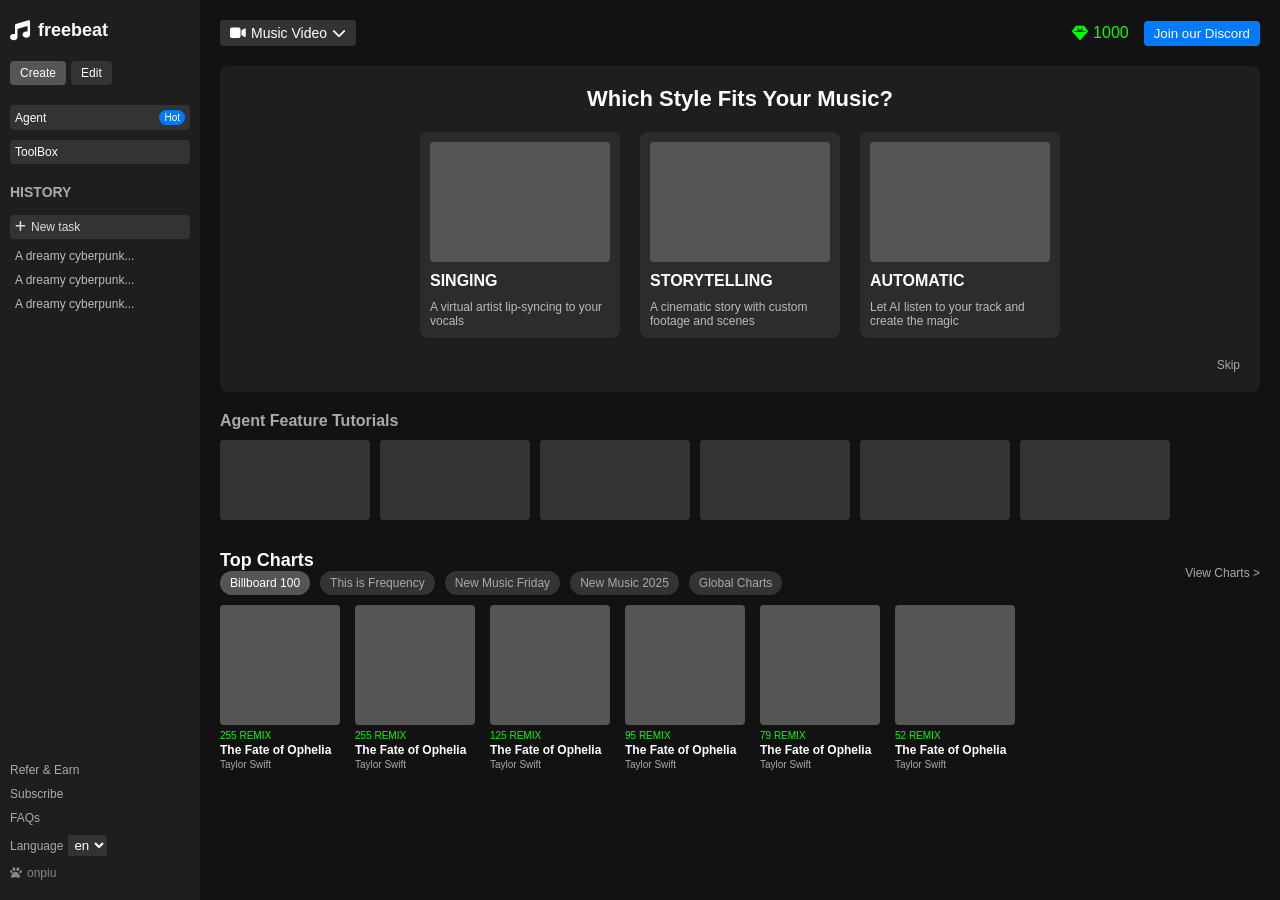
==== index.html @ f0866bdc "v0-Initial web" ====
<!DOCTYPE html>
<html lang="en">

<head>
    <meta charset="UTF-8">
    <meta name="viewport" content="width=device-width, initial-scale=1.0">
    <title>Freebeat - Music Video Platform</title>
    <style>
        * {
            margin: 0;
            padding: 0;
            box-sizing: border-box;
            font-family: 'Arial', sans-serif;
        }

        body {
            background-color: #121212;
            color: #fff;
            display: flex;
            min-height: 100vh;
        }

        /* 左侧导航栏 */
        .sidebar {
            width: 200px;
            background-color: #1E1E1E;
            padding: 20px 10px;
            display: flex;
            flex-direction: column;
            gap: 20px;
        }

        .sidebar-header {
            font-size: 18px;
            font-weight: bold;
            display: flex;
            align-items: center;
            gap: 8px;
        }

        .sidebar-header i {
            font-size: 20px;
        }

        .sidebar-btn-group {
            display: flex;
            gap: 5px;
        }

        .sidebar-btn {
            padding: 5px 10px;
            background-color: #333;
            border: none;
            color: #fff;
            border-radius: 4px;
            cursor: pointer;
            font-size: 12px;
        }

        .sidebar-btn.primary {
            background-color: #555;
        }

        .sidebar-section {
            display: flex;
            flex-direction: column;
            gap: 10px;
        }

        .sidebar-section h4 {
            font-size: 14px;
            color: #aaa;
            margin-bottom: 5px;
        }

        .sidebar-section .toggle-btn {
            background-color: #333;
            border: none;
            color: #fff;
            padding: 5px;
            border-radius: 4px;
            display: flex;
            align-items: center;
            justify-content: space-between;
        }

        .sidebar-section .toggle-btn span {
            font-size: 12px;
        }

        .sidebar-section .toggle-btn .badge {
            background-color: #007bff;
            font-size: 10px;
            padding: 2px 5px;
            border-radius: 10px;
        }

        .sidebar-section .history-list {
            font-size: 12px;
            color: #ddd;
        }

        .sidebar-section .history-list .new-task {
            background-color: #333;
            padding: 5px;
            border-radius: 4px;
            margin-bottom: 5px;
            display: flex;
            align-items: center;
            gap: 5px;
        }

        .sidebar-section .history-item {
            padding: 5px;
            font-size: 12px;
            color: #bbb;
        }

        .sidebar-bottom {
            margin-top: auto;
            display: flex;
            flex-direction: column;
            gap: 10px;
        }

        .sidebar-bottom a {
            color: #aaa;
            font-size: 12px;
            text-decoration: none;
        }

        .sidebar-bottom .language {
            display: flex;
            align-items: center;
            gap: 5px;
            font-size: 12px;
            color: #aaa;
        }

        .sidebar-bottom .language select {
            background-color: #333;
            color: #fff;
            border: none;
            padding: 2px;
            border-radius: 2px;
        }

        .sidebar-bottom .logo {
            font-size: 12px;
            color: #888;
            display: flex;
            align-items: center;
            gap: 5px;
        }

        /* 主内容区 */
        .main-content {
            flex: 1;
            padding: 20px;
            display: flex;
            flex-direction: column;
            gap: 20px;
        }

        /* 顶部导航 */
        .top-nav {
            display: flex;
            align-items: center;
            justify-content: space-between;
        }

        .top-nav .dropdown {
            background-color: #333;
            padding: 5px 10px;
            border-radius: 4px;
            font-size: 14px;
            display: flex;
            align-items: center;
            gap: 5px;
        }

        .top-nav .actions {
            display: flex;
            align-items: center;
            gap: 15px;
        }

        .top-nav .actions .coin {
            display: flex;
            align-items: center;
            gap: 5px;
            color: #0f0;
        }

        .top-nav .actions .join-btn {
            background-color: #007bff;
            color: #fff;
            border: none;
            padding: 5px 10px;
            border-radius: 4px;
            cursor: pointer;
        }

        /* 风格选择区 */
        .style-selector {
            background-color: #1E1E1E;
            padding: 20px;
            border-radius: 8px;
            display: flex;
            flex-direction: column;
            gap: 20px;
        }

        .style-selector h2 {
            font-size: 22px;
            text-align: center;
        }

        .style-cards {
            display: flex;
            gap: 20px;
            justify-content: center;
        }

        .style-card {
            background-color: #2C2C2C;
            border-radius: 8px;
            width: 200px;
            padding: 10px;
            display: flex;
            flex-direction: column;
            gap: 10px;
        }

        .style-card .card-img {
            height: 120px;
            background-color: #555;
            border-radius: 4px;
            background-size: cover;
            background-position: center;
        }

        .style-card .card-title {
            font-weight: bold;
            font-size: 16px;
        }

        .style-card .card-desc {
            font-size: 12px;
            color: #bbb;
        }

        .style-selector .skip {
            text-align: right;
            font-size: 12px;
            color: #aaa;
            cursor: pointer;
        }

        /* 教程区 */
        .tutorials {
            display: flex;
            flex-direction: column;
            gap: 10px;
        }

        .tutorials h3 {
            font-size: 16px;
            color: #aaa;
        }

        .tutorial-cards {
            display: flex;
            gap: 10px;
            overflow-x: auto;
            padding-bottom: 10px;
        }

        .tutorial-card {
            width: 150px;
            height: 80px;
            background-color: #333;
            border-radius: 4px;
            background-size: cover;
            background-position: center;
            flex-shrink: 0;
        }

        /* 排行榜区 */
        .charts {
            display: flex;
            flex-direction: column;
            gap: 10px;
        }

        .charts-header {
            display: flex;
            align-items: center;
            justify-content: space-between;
        }

        .charts-header h3 {
            font-size: 18px;
        }

        .charts-tabs {
            display: flex;
            gap: 10px;
        }

        .charts-tab {
            font-size: 12px;
            color: #aaa;
            padding: 5px 10px;
            background-color: #333;
            border-radius: 20px;
            cursor: pointer;
        }

        .charts-tab.active {
            background-color: #555;
            color: #fff;
        }

        .charts-view {
            font-size: 12px;
            color: #aaa;
            cursor: pointer;
        }

        .chart-cards {
            display: flex;
            gap: 15px;
            overflow-x: auto;
            padding-bottom: 10px;
        }

        .chart-card {
            width: 120px;
            display: flex;
            flex-direction: column;
            gap: 5px;
            flex-shrink: 0;
        }

        .chart-card .card-img {
            height: 120px;
            background-color: #555;
            border-radius: 4px;
            background-size: cover;
            background-position: center;
        }

        .chart-card .card-info {
            font-size: 12px;
        }

        .chart-card .card-info .remix {
            color: #0f0;
            font-size: 10px;
        }

        .chart-card .card-info .title {
            font-weight: bold;
            margin: 2px 0;
        }

        .chart-card .card-info .artist {
            color: #aaa;
            font-size: 10px;
        }
    </style>
    <!-- 引入 Font Awesome 图标库（确保网络可访问） -->
    <link rel="stylesheet" href="https://cdnjs.cloudflare.com/ajax/libs/font-awesome/6.4.0/css/all.min.css">
</head>

<body>
    <!-- 左侧导航栏 -->
    <div class="sidebar">
        <div class="sidebar-header">
            <i class="fas fa-music"></i>
            <span>freebeat</span>
        </div>
        <div class="sidebar-btn-group">
            <button class="sidebar-btn primary">Create</button>
            <button class="sidebar-btn">Edit</button>
        </div>
        <div class="sidebar-section">
            <div class="toggle-btn">
                <span>Agent</span>
                <span class="badge">Hot</span>
            </div>
            <div class="toggle-btn">
                <span>ToolBox</span>

            </div>
        </div>
        <div class="sidebar-section">
            <h4>HISTORY</h4>
            <div class="history-list">
                <div class="new-task">
                    <i class="fas fa-plus"></i> New task
                </div>
                <div class="history-item">A dreamy cyberpunk...</div>
                <div class="history-item">A dreamy cyberpunk...</div>
                <div class="history-item">A dreamy cyberpunk...</div>
            </div>
        </div>
        <div class="sidebar-bottom">
            <a href="#">Refer & Earn</a>
            <a href="#">Subscribe</a>
            <a href="#">FAQs</a>
            <div class="language">
                <span>Language</span>
                <select>
                    <option>en</option>
                    <option>zh</option>
                </select>
            </div>
            <div class="logo">
                <i class="fas fa-paw"></i> onpiu
            </div>
        </div>
    </div>

    <!-- 主内容区 -->
    <div class="main-content">
        <!-- 顶部导航 -->
        <div class="top-nav">
            <div class="dropdown">
                <i class="fas fa-video"></i>
                <span>Music Video</span>
                <i class="fas fa-chevron-down"></i>
            </div>
            <div class="actions">
                <div class="coin">
                    <i class="fas fa-gem"></i>
                    <span>1000</span>
                </div>
                <button class="join-btn">Join our Discord</button>
            </div>
        </div>

        <!-- 风格选择区 -->
        <div class="style-selector">
            <h2>Which Style Fits Your Music?</h2>
            <div class="style-cards">
                <div class="style-card">
                    <div class="card-img"
                        style="background-image: url('https://via.placeholder.com/200x120/888/fff?text=SINGING');">
                    </div>
                    <div class="card-title">SINGING</div>
                    <div class="card-desc">A virtual artist lip-syncing to your vocals</div>
                </div>
                <div class="style-card">
                    <div class="card-img"
                        style="background-image: url('https://via.placeholder.com/200x120/888/fff?text=STORYTELLING');">
                    </div>
                    <div class="card-title">STORYTELLING</div>
                    <div class="card-desc">A cinematic story with custom footage and scenes</div>
                </div>
                <div class="style-card">
                    <div class="card-img"
                        style="background-image: url('https://via.placeholder.com/200x120/888/fff?text=AUTOMATIC');">
                    </div>
                    <div class="card-title">AUTOMATIC</div>
                    <div class="card-desc">Let AI listen to your track and create the magic</div>
                </div>
            </div>
            <div class="skip">Skip</div>
        </div>

        <!-- 教程区 -->
        <div class="tutorials">
            <h3>Agent Feature Tutorials</h3>
            <div class="tutorial-cards">
                <div class="tutorial-card"
                    style="background-image: url('https://via.placeholder.com/150x80/666/fff?text=TUTORIAL+1');"></div>
                <div class="tutorial-card"
                    style="background-image: url('https://via.placeholder.com/150x80/666/fff?text=TUTORIAL+2');"></div>
                <div class="tutorial-card"
                    style="background-image: url('https://via.placeholder.com/150x80/666/fff?text=TUTORIAL+3');"></div>
                <div class="tutorial-card"
                    style="background-image: url('https://via.placeholder.com/150x80/666/fff?text=TUTORIAL+4');"></div>
                <div class="tutorial-card"
                    style="background-image: url('https://via.placeholder.com/150x80/666/fff?text=TUTORIAL+5');"></div>
                <div class="tutorial-card"
                    style="background-image: url('https://via.placeholder.com/150x80/666/fff?text=TUTORIAL+6');"></div>
            </div>
        </div>

        <!-- 排行榜区 -->
        <div class="charts">
            <div class="charts-header">
                <div>
                    <h3>Top Charts</h3>
                    <div class="charts-tabs">
                        <div class="charts-tab active">Billboard 100</div>
                        <div class="charts-tab">This is Frequency</div>
                        <div class="charts-tab">New Music Friday</div>
                        <div class="charts-tab">New Music 2025</div>
                        <div class="charts-tab">Global Charts</div>
                    </div>
                </div>
                <div class="charts-view">View Charts ></div>
            </div>
            <div class="chart-cards">
                <div class="chart-card">
                    <div class="card-img"
                        style="background-image: url('https://via.placeholder.com/120x120/777/fff?text=ART+1');"></div>
                    <div class="card-info">
                        <div class="remix">255 REMIX</div>
                        <div class="title">The Fate of Ophelia</div>
                        <div class="artist">Taylor Swift</div>
                    </div>
                </div>
                <div class="chart-card">
                    <div class="card-img"
                        style="background-image: url('https://via.placeholder.com/120x120/777/fff?text=ART+2');"></div>
                    <div class="card-info">
                        <div class="remix">255 REMIX</div>
                        <div class="title">The Fate of Ophelia</div>
                        <div class="artist">Taylor Swift</div>
                    </div>
                </div>
                <div class="chart-card">
                    <div class="card-img"
                        style="background-image: url('https://via.placeholder.com/120x120/777/fff?text=ART+3');"></div>
                    <div class="card-info">
                        <div class="remix">125 REMIX</div>
                        <div class="title">The Fate of Ophelia</div>
                        <div class="artist">Taylor Swift</div>
                    </div>
                </div>
                <div class="chart-card">
                    <div class="card-img"
                        style="background-image: url('https://via.placeholder.com/120x120/777/fff?text=ART+4');"></div>
                    <div class="card-info">
                        <div class="remix">95 REMIX</div>
                        <div class="title">The Fate of Ophelia</div>
                        <div class="artist">Taylor Swift</div>
                    </div>
                </div>
                <div class="chart-card">
                    <div class="card-img"
                        style="background-image: url('https://via.placeholder.com/120x120/777/fff?text=ART+5');"></div>
                    <div class="card-info">
                        <div class="remix">79 REMIX</div>
                        <div class="title">The Fate of Ophelia</div>
                        <div class="artist">Taylor Swift</div>
                    </div>
                </div>
                <div class="chart-card">
                    <div class="card-img"
                        style="background-image: url('https://via.placeholder.com/120x120/777/fff?text=ART+6');"></div>
                    <div class="card-info">
                        <div class="remix">52 REMIX</div>
                        <div class="title">The Fate of Ophelia</div>
                        <div class="artist">Taylor Swift</div>
                    </div>
                </div>
            </div>
        </div>
    </div>

    <script>
        // 风格选择功能
        function selectStyle(styleName) {
            // 保存选中的风格到localStorage
            localStorage.setItem('selectedStyle', styleName);
            // 跳转到音乐选择页面
            window.location.href = 'music.html';
        }

        // 为风格卡片添加点击事件
        document.addEventListener('DOMContentLoaded', function () {
            const styleCards = document.querySelectorAll('.style-card');
            styleCards.forEach((card, index) => {
                const styles = ['SINGING', 'STORYTELLING', 'AUTOMATIC'];
                card.style.cursor = 'pointer';
                card.addEventListener('click', function () {
                    selectStyle(styles[index]);
                });
            });

            // Skip按钮功能
            const skipBtn = document.querySelector('.style-selector .skip');
            if (skipBtn) {
                skipBtn.style.cursor = 'pointer';
                skipBtn.addEventListener('click', function () {
                    // 不选择风格，直接跳转到音乐选择页面
                    localStorage.removeItem('selectedStyle');
                    window.location.href = 'music.html';
                });
            }
        });
    </script>
</body>

</html>
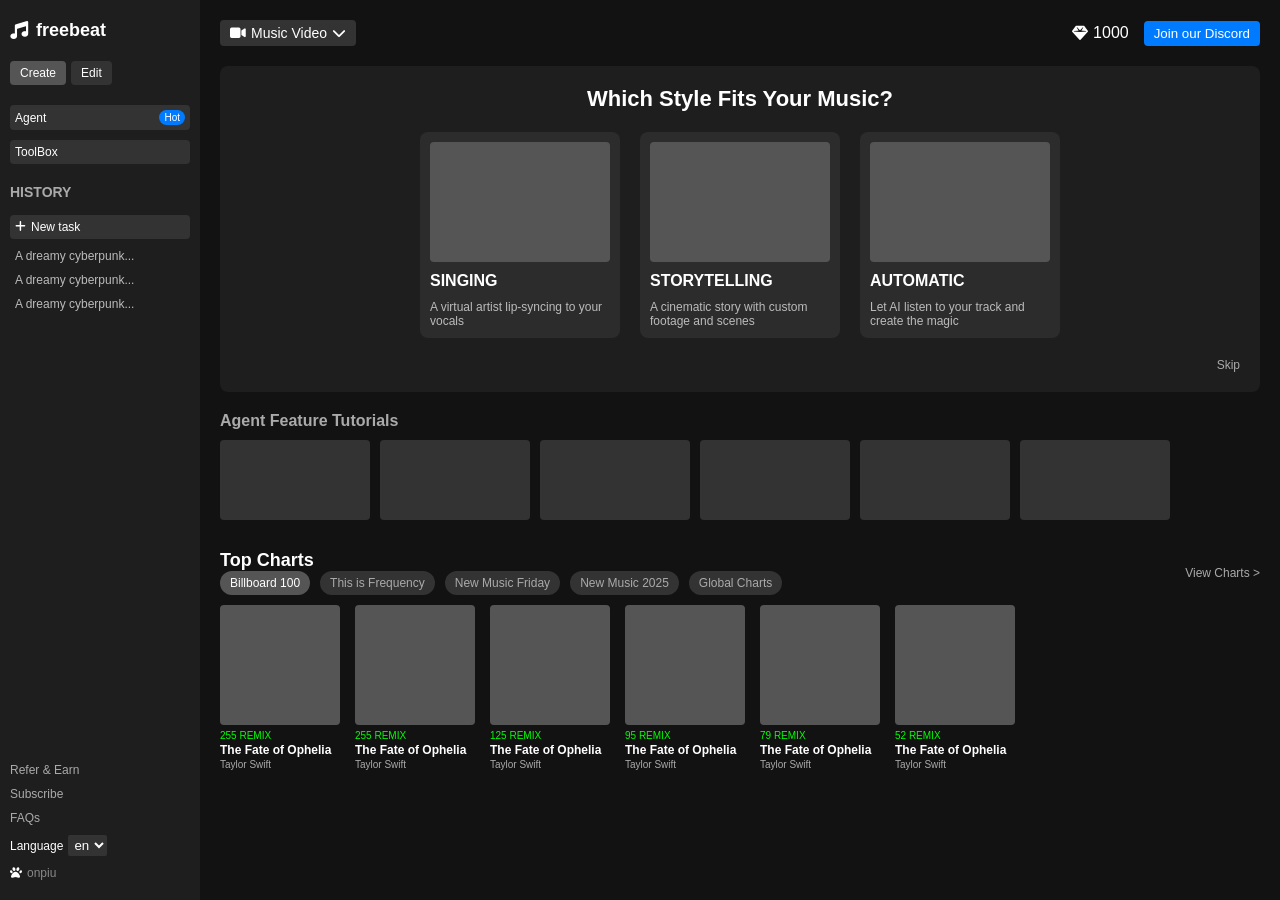
==== commit ddc4ac19: "refactor: 重构MV生成平台页面结构，抽离公共组件 1. 新增common.js：整合公共CSS样式、可复用HTML组件（左侧导航/顶部导航/教程/排行榜）、公共函数（导航跳转/初始化） 2." ====
--- a/index.html
+++ b/index.html
@@ -6,202 +6,7 @@
     <meta name="viewport" content="width=device-width, initial-scale=1.0">
     <title>Freebeat - Music Video Platform</title>
     <style>
-        * {
-            margin: 0;
-            padding: 0;
-            box-sizing: border-box;
-            font-family: 'Arial', sans-serif;
-        }
-
-        body {
-            background-color: #121212;
-            color: #fff;
-            display: flex;
-            min-height: 100vh;
-        }
-
-        /* 左侧导航栏 */
-        .sidebar {
-            width: 200px;
-            background-color: #1E1E1E;
-            padding: 20px 10px;
-            display: flex;
-            flex-direction: column;
-            gap: 20px;
-        }
-
-        .sidebar-header {
-            font-size: 18px;
-            font-weight: bold;
-            display: flex;
-            align-items: center;
-            gap: 8px;
-        }
-
-        .sidebar-header i {
-            font-size: 20px;
-        }
-
-        .sidebar-btn-group {
-            display: flex;
-            gap: 5px;
-        }
-
-        .sidebar-btn {
-            padding: 5px 10px;
-            background-color: #333;
-            border: none;
-            color: #fff;
-            border-radius: 4px;
-            cursor: pointer;
-            font-size: 12px;
-        }
-
-        .sidebar-btn.primary {
-            background-color: #555;
-        }
-
-        .sidebar-section {
-            display: flex;
-            flex-direction: column;
-            gap: 10px;
-        }
-
-        .sidebar-section h4 {
-            font-size: 14px;
-            color: #aaa;
-            margin-bottom: 5px;
-        }
-
-        .sidebar-section .toggle-btn {
-            background-color: #333;
-            border: none;
-            color: #fff;
-            padding: 5px;
-            border-radius: 4px;
-            display: flex;
-            align-items: center;
-            justify-content: space-between;
-        }
-
-        .sidebar-section .toggle-btn span {
-            font-size: 12px;
-        }
-
-        .sidebar-section .toggle-btn .badge {
-            background-color: #007bff;
-            font-size: 10px;
-            padding: 2px 5px;
-            border-radius: 10px;
-        }
-
-        .sidebar-section .history-list {
-            font-size: 12px;
-            color: #ddd;
-        }
-
-        .sidebar-section .history-list .new-task {
-            background-color: #333;
-            padding: 5px;
-            border-radius: 4px;
-            margin-bottom: 5px;
-            display: flex;
-            align-items: center;
-            gap: 5px;
-        }
-
-        .sidebar-section .history-item {
-            padding: 5px;
-            font-size: 12px;
-            color: #bbb;
-        }
-
-        .sidebar-bottom {
-            margin-top: auto;
-            display: flex;
-            flex-direction: column;
-            gap: 10px;
-        }
-
-        .sidebar-bottom a {
-            color: #aaa;
-            font-size: 12px;
-            text-decoration: none;
-        }
-
-        .sidebar-bottom .language {
-            display: flex;
-            align-items: center;
-            gap: 5px;
-            font-size: 12px;
-            color: #aaa;
-        }
-
-        .sidebar-bottom .language select {
-            background-color: #333;
-            color: #fff;
-            border: none;
-            padding: 2px;
-            border-radius: 2px;
-        }
-
-        .sidebar-bottom .logo {
-            font-size: 12px;
-            color: #888;
-            display: flex;
-            align-items: center;
-            gap: 5px;
-        }
-
-        /* 主内容区 */
-        .main-content {
-            flex: 1;
-            padding: 20px;
-            display: flex;
-            flex-direction: column;
-            gap: 20px;
-        }
-
-        /* 顶部导航 */
-        .top-nav {
-            display: flex;
-            align-items: center;
-            justify-content: space-between;
-        }
-
-        .top-nav .dropdown {
-            background-color: #333;
-            padding: 5px 10px;
-            border-radius: 4px;
-            font-size: 14px;
-            display: flex;
-            align-items: center;
-            gap: 5px;
-        }
-
-        .top-nav .actions {
-            display: flex;
-            align-items: center;
-            gap: 15px;
-        }
-
-        .top-nav .actions .coin {
-            display: flex;
-            align-items: center;
-            gap: 5px;
-            color: #0f0;
-        }
-
-        .top-nav .actions .join-btn {
-            background-color: #007bff;
-            color: #fff;
-            border: none;
-            padding: 5px 10px;
-            border-radius: 4px;
-            cursor: pointer;
-        }
-
-        /* 风格选择区 */
+        /* 风格选择区特有样式 */
         .style-selector {
             background-color: #1E1E1E;
             padding: 20px;
@@ -230,6 +35,11 @@
             display: flex;
             flex-direction: column;
             gap: 10px;
+            cursor: pointer;
+        }
+
+        .style-card:hover {
+            background-color: #333;
         }
 
         .style-card .card-img {
@@ -257,343 +67,77 @@
             cursor: pointer;
         }
 
-        /* 教程区 */
-        .tutorials {
-            display: flex;
-            flex-direction: column;
-            gap: 10px;
-        }
-
-        .tutorials h3 {
-            font-size: 16px;
-            color: #aaa;
-        }
-
-        .tutorial-cards {
-            display: flex;
-            gap: 10px;
-            overflow-x: auto;
-            padding-bottom: 10px;
-        }
-
-        .tutorial-card {
-            width: 150px;
-            height: 80px;
-            background-color: #333;
-            border-radius: 4px;
-            background-size: cover;
-            background-position: center;
-            flex-shrink: 0;
-        }
-
-        /* 排行榜区 */
-        .charts {
-            display: flex;
-            flex-direction: column;
-            gap: 10px;
-        }
-
-        .charts-header {
-            display: flex;
-            align-items: center;
-            justify-content: space-between;
-        }
-
-        .charts-header h3 {
-            font-size: 18px;
-        }
-
-        .charts-tabs {
-            display: flex;
-            gap: 10px;
-        }
-
-        .charts-tab {
-            font-size: 12px;
-            color: #aaa;
-            padding: 5px 10px;
-            background-color: #333;
-            border-radius: 20px;
-            cursor: pointer;
-        }
-
-        .charts-tab.active {
-            background-color: #555;
-            color: #fff;
-        }
-
-        .charts-view {
-            font-size: 12px;
-            color: #aaa;
-            cursor: pointer;
-        }
-
-        .chart-cards {
-            display: flex;
-            gap: 15px;
-            overflow-x: auto;
-            padding-bottom: 10px;
-        }
-
-        .chart-card {
-            width: 120px;
-            display: flex;
-            flex-direction: column;
-            gap: 5px;
-            flex-shrink: 0;
-        }
-
-        .chart-card .card-img {
-            height: 120px;
-            background-color: #555;
-            border-radius: 4px;
-            background-size: cover;
-            background-position: center;
-        }
-
-        .chart-card .card-info {
-            font-size: 12px;
-        }
-
-        .chart-card .card-info .remix {
-            color: #0f0;
-            font-size: 10px;
-        }
-
-        .chart-card .card-info .title {
-            font-weight: bold;
-            margin: 2px 0;
-        }
-
-        .chart-card .card-info .artist {
-            color: #aaa;
-            font-size: 10px;
+        .style-selector .skip:hover {
+            color: #007bff;
         }
     </style>
-    <!-- 引入 Font Awesome 图标库（确保网络可访问） -->
-    <link rel="stylesheet" href="https://cdnjs.cloudflare.com/ajax/libs/font-awesome/6.4.0/css/all.min.css">
 </head>
 
 <body>
-    <!-- 左侧导航栏 -->
-    <div class="sidebar">
-        <div class="sidebar-header">
-            <i class="fas fa-music"></i>
-            <span>freebeat</span>
-        </div>
-        <div class="sidebar-btn-group">
-            <button class="sidebar-btn primary">Create</button>
-            <button class="sidebar-btn">Edit</button>
-        </div>
-        <div class="sidebar-section">
-            <div class="toggle-btn">
-                <span>Agent</span>
-                <span class="badge">Hot</span>
-            </div>
-            <div class="toggle-btn">
-                <span>ToolBox</span>
+    <script src="common.js"></script>
+    <script>
+        // 初始化公共组件
+        CommonComponents.initCommon();
 
-            </div>
-        </div>
-        <div class="sidebar-section">
-            <h4>HISTORY</h4>
-            <div class="history-list">
-                <div class="new-task">
-                    <i class="fas fa-plus"></i> New task
+        // 页面加载完成后渲染组件
+        document.addEventListener('DOMContentLoaded', function () {
+            // 渲染侧边栏
+            document.body.innerHTML = CommonComponents.getSidebarHTML() + `
+                <div class="main-content">
+                    ${CommonComponents.getTopNavHTML()}
+                    
+                    <!-- 风格选择区 -->
+                    <div class="style-selector">
+                        <h2>Which Style Fits Your Music?</h2>
+                        <div class="style-cards">
+                            <div class="style-card" data-style="SINGING">
+                                <div class="card-img" style="background-image: url('https://via.placeholder.com/200x120/888/fff?text=SINGING');"></div>
+                                <div class="card-title">SINGING</div>
+                                <div class="card-desc">A virtual artist lip-syncing to your vocals</div>
+                            </div>
+                            <div class="style-card" data-style="STORYTELLING">
+                                <div class="card-img" style="background-image: url('https://via.placeholder.com/200x120/888/fff?text=STORYTELLING');"></div>
+                                <div class="card-title">STORYTELLING</div>
+                                <div class="card-desc">A cinematic story with custom footage and scenes</div>
+                            </div>
+                            <div class="style-card" data-style="AUTOMATIC">
+                                <div class="card-img" style="background-image: url('https://via.placeholder.com/200x120/888/fff?text=AUTOMATIC');"></div>
+                                <div class="card-title">AUTOMATIC</div>
+                                <div class="card-desc">Let AI listen to your track and create the magic</div>
+                            </div>
+                        </div>
+                        <div class="skip">Skip</div>
+                    </div>
+
+                    ${CommonComponents.getTutorialsHTML()}
+                    ${CommonComponents.getChartsHTML()}
                 </div>
-                <div class="history-item">A dreamy cyberpunk...</div>
-                <div class="history-item">A dreamy cyberpunk...</div>
-                <div class="history-item">A dreamy cyberpunk...</div>
-            </div>
-        </div>
-        <div class="sidebar-bottom">
-            <a href="#">Refer & Earn</a>
-            <a href="#">Subscribe</a>
-            <a href="#">FAQs</a>
-            <div class="language">
-                <span>Language</span>
-                <select>
-                    <option>en</option>
-                    <option>zh</option>
-                </select>
-            </div>
-            <div class="logo">
-                <i class="fas fa-paw"></i> onpiu
-            </div>
-        </div>
-    </div>
+            `;
 
-    <!-- 主内容区 -->
-    <div class="main-content">
-        <!-- 顶部导航 -->
-        <div class="top-nav">
-            <div class="dropdown">
-                <i class="fas fa-video"></i>
-                <span>Music Video</span>
-                <i class="fas fa-chevron-down"></i>
-            </div>
-            <div class="actions">
-                <div class="coin">
-                    <i class="fas fa-gem"></i>
-                    <span>1000</span>
-                </div>
-                <button class="join-btn">Join our Discord</button>
-            </div>
-        </div>
+            // 初始化风格选择功能
+            initStyleSelector();
+        });
 
-        <!-- 风格选择区 -->
-        <div class="style-selector">
-            <h2>Which Style Fits Your Music?</h2>
-            <div class="style-cards">
-                <div class="style-card">
-                    <div class="card-img"
-                        style="background-image: url('https://via.placeholder.com/200x120/888/fff?text=SINGING');">
-                    </div>
-                    <div class="card-title">SINGING</div>
-                    <div class="card-desc">A virtual artist lip-syncing to your vocals</div>
-                </div>
-                <div class="style-card">
-                    <div class="card-img"
-                        style="background-image: url('https://via.placeholder.com/200x120/888/fff?text=STORYTELLING');">
-                    </div>
-                    <div class="card-title">STORYTELLING</div>
-                    <div class="card-desc">A cinematic story with custom footage and scenes</div>
-                </div>
-                <div class="style-card">
-                    <div class="card-img"
-                        style="background-image: url('https://via.placeholder.com/200x120/888/fff?text=AUTOMATIC');">
-                    </div>
-                    <div class="card-title">AUTOMATIC</div>
-                    <div class="card-desc">Let AI listen to your track and create the magic</div>
-                </div>
-            </div>
-            <div class="skip">Skip</div>
-        </div>
-
-        <!-- 教程区 -->
-        <div class="tutorials">
-            <h3>Agent Feature Tutorials</h3>
-            <div class="tutorial-cards">
-                <div class="tutorial-card"
-                    style="background-image: url('https://via.placeholder.com/150x80/666/fff?text=TUTORIAL+1');"></div>
-                <div class="tutorial-card"
-                    style="background-image: url('https://via.placeholder.com/150x80/666/fff?text=TUTORIAL+2');"></div>
-                <div class="tutorial-card"
-                    style="background-image: url('https://via.placeholder.com/150x80/666/fff?text=TUTORIAL+3');"></div>
-                <div class="tutorial-card"
-                    style="background-image: url('https://via.placeholder.com/150x80/666/fff?text=TUTORIAL+4');"></div>
-                <div class="tutorial-card"
-                    style="background-image: url('https://via.placeholder.com/150x80/666/fff?text=TUTORIAL+5');"></div>
-                <div class="tutorial-card"
-                    style="background-image: url('https://via.placeholder.com/150x80/666/fff?text=TUTORIAL+6');"></div>
-            </div>
-        </div>
-
-        <!-- 排行榜区 -->
-        <div class="charts">
-            <div class="charts-header">
-                <div>
-                    <h3>Top Charts</h3>
-                    <div class="charts-tabs">
-                        <div class="charts-tab active">Billboard 100</div>
-                        <div class="charts-tab">This is Frequency</div>
-                        <div class="charts-tab">New Music Friday</div>
-                        <div class="charts-tab">New Music 2025</div>
-                        <div class="charts-tab">Global Charts</div>
-                    </div>
-                </div>
-                <div class="charts-view">View Charts ></div>
-            </div>
-            <div class="chart-cards">
-                <div class="chart-card">
-                    <div class="card-img"
-                        style="background-image: url('https://via.placeholder.com/120x120/777/fff?text=ART+1');"></div>
-                    <div class="card-info">
-                        <div class="remix">255 REMIX</div>
-                        <div class="title">The Fate of Ophelia</div>
-                        <div class="artist">Taylor Swift</div>
-                    </div>
-                </div>
-                <div class="chart-card">
-                    <div class="card-img"
-                        style="background-image: url('https://via.placeholder.com/120x120/777/fff?text=ART+2');"></div>
-                    <div class="card-info">
-                        <div class="remix">255 REMIX</div>
-                        <div class="title">The Fate of Ophelia</div>
-                        <div class="artist">Taylor Swift</div>
-                    </div>
-                </div>
-                <div class="chart-card">
-                    <div class="card-img"
-                        style="background-image: url('https://via.placeholder.com/120x120/777/fff?text=ART+3');"></div>
-                    <div class="card-info">
-                        <div class="remix">125 REMIX</div>
-                        <div class="title">The Fate of Ophelia</div>
-                        <div class="artist">Taylor Swift</div>
-                    </div>
-                </div>
-                <div class="chart-card">
-                    <div class="card-img"
-                        style="background-image: url('https://via.placeholder.com/120x120/777/fff?text=ART+4');"></div>
-                    <div class="card-info">
-                        <div class="remix">95 REMIX</div>
-                        <div class="title">The Fate of Ophelia</div>
-                        <div class="artist">Taylor Swift</div>
-                    </div>
-                </div>
-                <div class="chart-card">
-                    <div class="card-img"
-                        style="background-image: url('https://via.placeholder.com/120x120/777/fff?text=ART+5');"></div>
-                    <div class="card-info">
-                        <div class="remix">79 REMIX</div>
-                        <div class="title">The Fate of Ophelia</div>
-                        <div class="artist">Taylor Swift</div>
-                    </div>
-                </div>
-                <div class="chart-card">
-                    <div class="card-img"
-                        style="background-image: url('https://via.placeholder.com/120x120/777/fff?text=ART+6');"></div>
-                    <div class="card-info">
-                        <div class="remix">52 REMIX</div>
-                        <div class="title">The Fate of Ophelia</div>
-                        <div class="artist">Taylor Swift</div>
-                    </div>
-                </div>
-            </div>
-        </div>
-    </div>
-
-    <script>
         // 风格选择功能
-        function selectStyle(styleName) {
-            // 保存选中的风格到localStorage
-            localStorage.setItem('selectedStyle', styleName);
-            // 跳转到音乐选择页面
-            window.location.href = 'music.html';
-        }
-
-        // 为风格卡片添加点击事件
-        document.addEventListener('DOMContentLoaded', function () {
+        function initStyleSelector() {
             const styleCards = document.querySelectorAll('.style-card');
-            styleCards.forEach((card, index) => {
-                const styles = ['SINGING', 'STORYTELLING', 'AUTOMATIC'];
-                card.style.cursor = 'pointer';
+            styleCards.forEach(card => {
                 card.addEventListener('click', function () {
-                    selectStyle(styles[index]);
+                    const styleName = this.getAttribute('data-style');
+                    localStorage.setItem('selectedStyle', styleName);
+                    window.location.href = 'music.html';
                 });
             });
 
             // Skip按钮功能
             const skipBtn = document.querySelector('.style-selector .skip');
             if (skipBtn) {
-                skipBtn.style.cursor = 'pointer';
                 skipBtn.addEventListener('click', function () {
-                    // 不选择风格，直接跳转到音乐选择页面
                     localStorage.removeItem('selectedStyle');
                     window.location.href = 'music.html';
                 });
             }
-        });
+        }
     </script>
 </body>
 
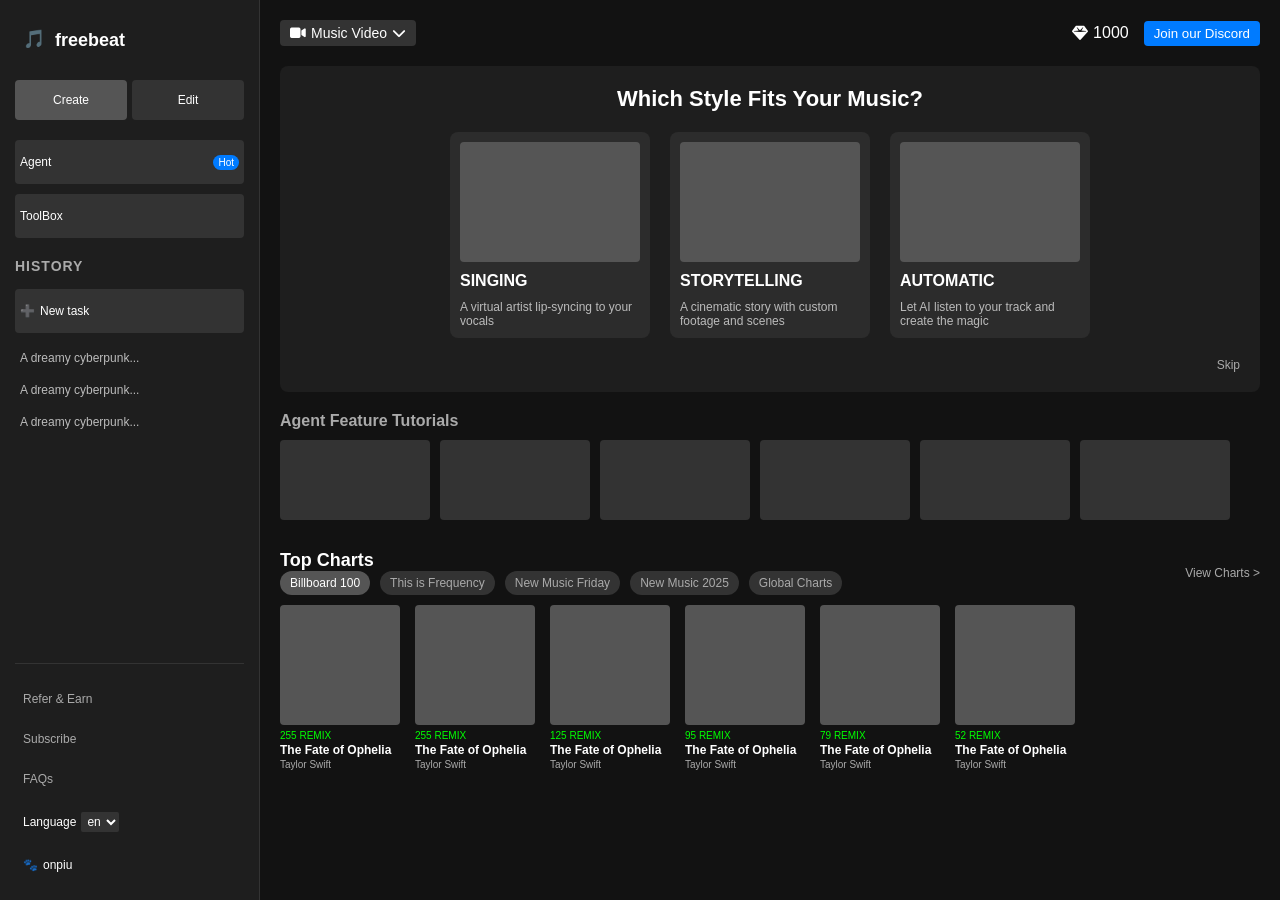
==== commit 339a16bc: "refactor(ui/experience): 优化弹窗反馈及导航栏兼容性  - 弹窗操作结果改为顶部居中提示条，3-5秒自动消失 - 导航栏元素添加最小尺寸限制，避免挤压变形 - 兼容旧浏览器定位" ====
--- a/index.html
+++ b/index.html
@@ -81,9 +81,18 @@
 
         // 页面加载完成后渲染组件
         document.addEventListener('DOMContentLoaded', function () {
-            // 渲染侧边栏
-            document.body.innerHTML = CommonComponents.getSidebarHTML() + `
-                <div class="main-content">
+            // 等待响应式导航栏初始化完成
+            setTimeout(() => {
+                // 确保主内容区域存在
+                let mainContent = document.querySelector('.main-content');
+                if (!mainContent) {
+                    mainContent = document.createElement('div');
+                    mainContent.className = 'main-content';
+                    document.body.appendChild(mainContent);
+                }
+
+                // 渲染页面内容
+                mainContent.innerHTML = `
                     ${CommonComponents.getTopNavHTML()}
                     
                     <!-- 风格选择区 -->
@@ -111,11 +120,14 @@
 
                     ${CommonComponents.getTutorialsHTML()}
                     ${CommonComponents.getChartsHTML()}
-                </div>
-            `;
-
-            // 初始化风格选择功能
-            initStyleSelector();
+                `;
+
+                // 初始化公共交互功能
+                CommonComponents.initCommonInteractions();
+                
+                // 初始化风格选择功能
+                initStyleSelector();
+            }, 100); // 等待导航栏初始化
         });
 
         // 风格选择功能
@@ -124,17 +136,87 @@
             styleCards.forEach(card => {
                 card.addEventListener('click', function () {
                     const styleName = this.getAttribute('data-style');
-                    localStorage.setItem('selectedStyle', styleName);
-                    window.location.href = 'music.html';
+                    
+                    // 移除其他卡片的选中状态
+                    styleCards.forEach(c => {
+                        c.style.border = 'none';
+                        c.style.backgroundColor = '#2C2C2C';
+                    });
+                    
+                    // 高亮当前卡片
+                    this.style.border = '2px solid #007bff';
+                    this.style.backgroundColor = '#333';
+                    
+                    // 弹出确认选择弹窗
+                    CommonComponents.ModalManager.create({
+                        title: '确认选择',
+                        content: `<p style="margin: 0; line-height: 1.5;">您选择了 <strong>${styleName}</strong> 风格，是否确认进入音乐选择页面？</p>`,
+                        width: '500px',
+                        buttons: [
+                            {
+                                text: '重新选择',
+                                type: 'secondary',
+                                onClick: () => {
+                                    // 取消选中状态
+                                    styleCards.forEach(c => {
+                                        c.style.border = 'none';
+                                        c.style.backgroundColor = '#2C2C2C';
+                                    });
+                                }
+                            },
+                            {
+                                text: '确认进入音乐页面',
+                                type: 'primary',
+                                onClick: () => {
+                                    localStorage.setItem('selectedStyle', styleName);
+                                    CommonComponents.ToastManager.show(`已选择 ${styleName} 风格`, 'success');
+                                    setTimeout(() => {
+                                        window.location.href = 'music.html';
+                                    }, 500);
+                                }
+                            },
+                            {
+                                text: '关闭',
+                                type: 'secondary',
+                                onClick: () => {
+                                    // 取消选中状态
+                                    styleCards.forEach(c => {
+                                        c.style.border = 'none';
+                                        c.style.backgroundColor = '#2C2C2C';
+                                    });
+                                }
+                            }
+                        ]
+                    });
                 });
             });
 
-            // Skip按钮功能
+            // Skip按钮功能 - 居中确认弹窗
             const skipBtn = document.querySelector('.style-selector .skip');
             if (skipBtn) {
                 skipBtn.addEventListener('click', function () {
-                    localStorage.removeItem('selectedStyle');
-                    window.location.href = 'music.html';
+                    CommonComponents.ModalManager.create({
+                        title: '跳过风格选择',
+                        content: '<p style="margin: 0; line-height: 1.5;">是否跳过风格选择，直接进入音乐页面？</p>',
+                        width: '400px',
+                        buttons: [
+                            {
+                                text: '取消',
+                                type: 'secondary'
+                            },
+                            {
+                                text: '确认跳过',
+                                type: 'primary',
+                                onClick: () => {
+                                    localStorage.removeItem('selectedStyle');
+                                    CommonComponents.ToastManager.show('已跳过风格选择', 'info');
+                                    setTimeout(() => {
+                                        window.location.href = 'music.html';
+                                    }, 500);
+                                }
+                            }
+                        ]
+                    });
                 });
             }
         }
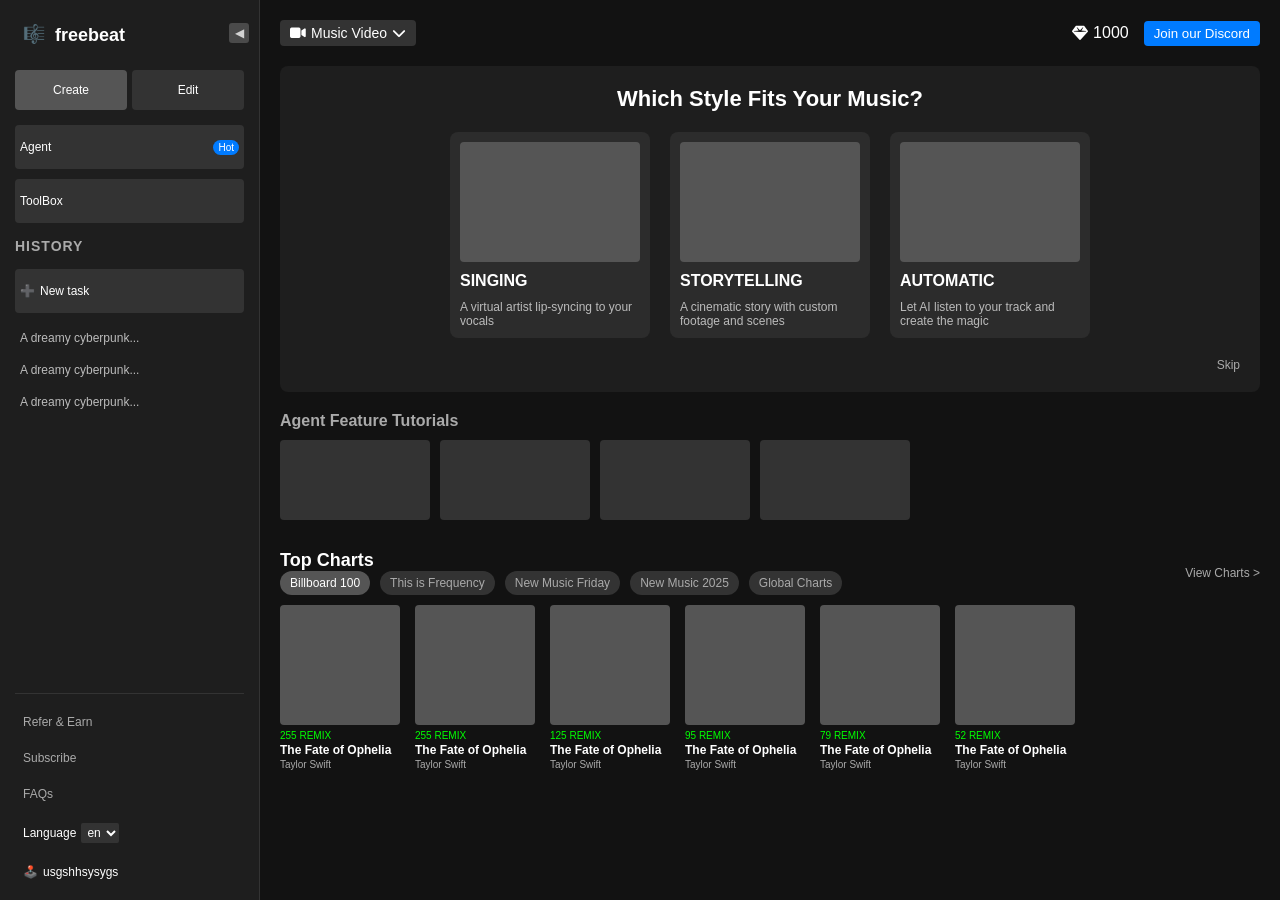
==== commit cf8da287: "feat:ToolBox+scrollbar" ====
--- a/index.html
+++ b/index.html
@@ -100,17 +100,17 @@
                         <h2>Which Style Fits Your Music?</h2>
                         <div class="style-cards">
                             <div class="style-card" data-style="SINGING">
-                                <div class="card-img" style="background-image: url('https://via.placeholder.com/200x120/888/fff?text=SINGING');"></div>
+                                <div class="card-img" style="background-image: url('public/img/palceholder (1).png');"></div>
                                 <div class="card-title">SINGING</div>
                                 <div class="card-desc">A virtual artist lip-syncing to your vocals</div>
                             </div>
                             <div class="style-card" data-style="STORYTELLING">
-                                <div class="card-img" style="background-image: url('https://via.placeholder.com/200x120/888/fff?text=STORYTELLING');"></div>
+                                <div class="card-img" style="background-image: url('public/img/palceholder (2).png');"></div>
                                 <div class="card-title">STORYTELLING</div>
                                 <div class="card-desc">A cinematic story with custom footage and scenes</div>
                             </div>
                             <div class="style-card" data-style="AUTOMATIC">
-                                <div class="card-img" style="background-image: url('https://via.placeholder.com/200x120/888/fff?text=AUTOMATIC');"></div>
+                                <div class="card-img" style="background-image: url('public/img/palceholder (3).png');"></div>
                                 <div class="card-title">AUTOMATIC</div>
                                 <div class="card-desc">Let AI listen to your track and create the magic</div>
                             </div>
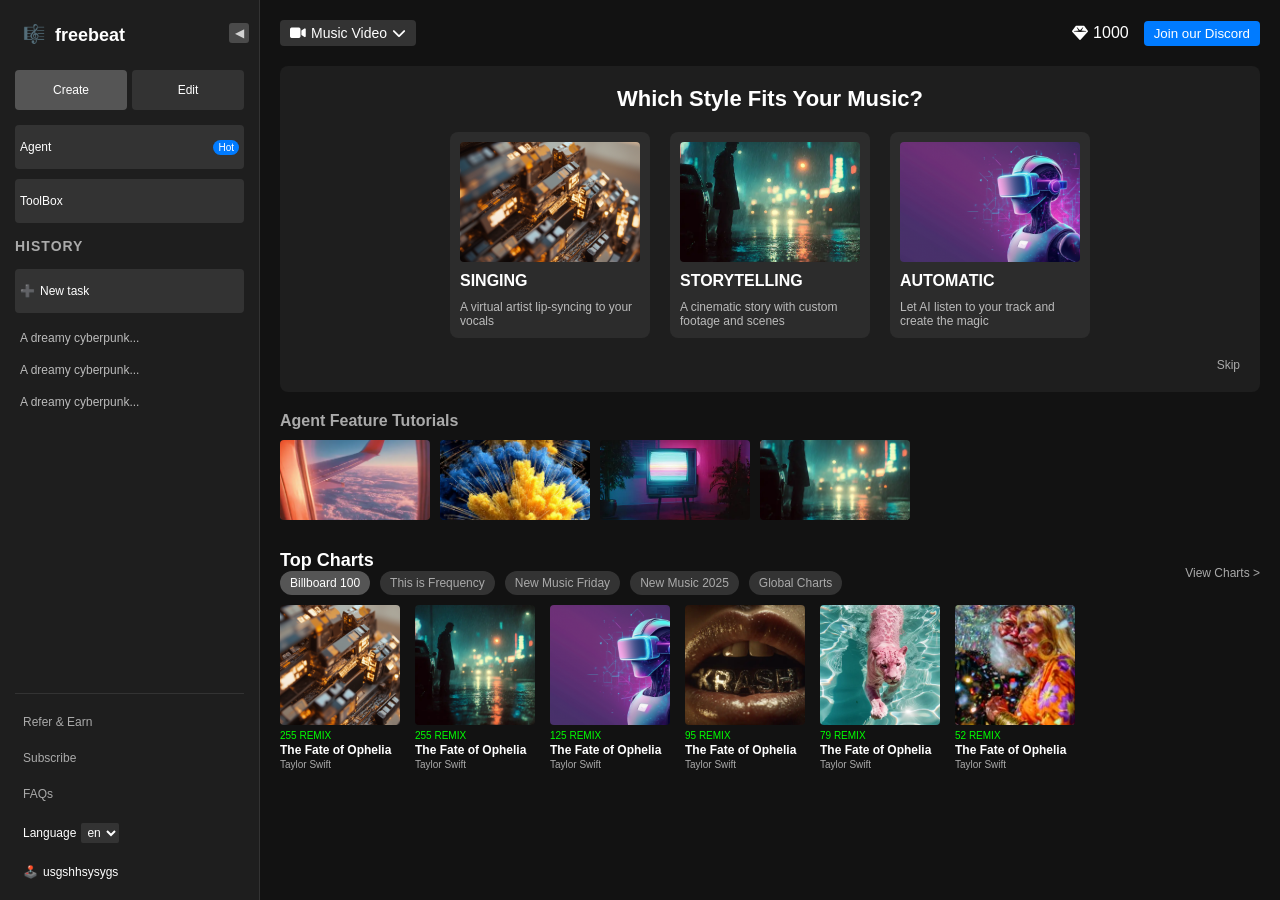
==== commit da3cb550: "feat:ToolBox" ====
--- a/index.html
+++ b/index.html
@@ -124,7 +124,7 @@
 
                 // 初始化公共交互功能
                 CommonComponents.initCommonInteractions();
-                
+
                 // 初始化风格选择功能
                 initStyleSelector();
             }, 100); // 等待导航栏初始化
@@ -136,17 +136,17 @@
             styleCards.forEach(card => {
                 card.addEventListener('click', function () {
                     const styleName = this.getAttribute('data-style');
-                    
+
                     // 移除其他卡片的选中状态
                     styleCards.forEach(c => {
                         c.style.border = 'none';
                         c.style.backgroundColor = '#2C2C2C';
                     });
-                    
+
                     // 高亮当前卡片
                     this.style.border = '2px solid #007bff';
                     this.style.backgroundColor = '#333';
-                    
+
                     // 弹出确认选择弹窗
                     CommonComponents.ModalManager.create({
                         title: '确认选择',
